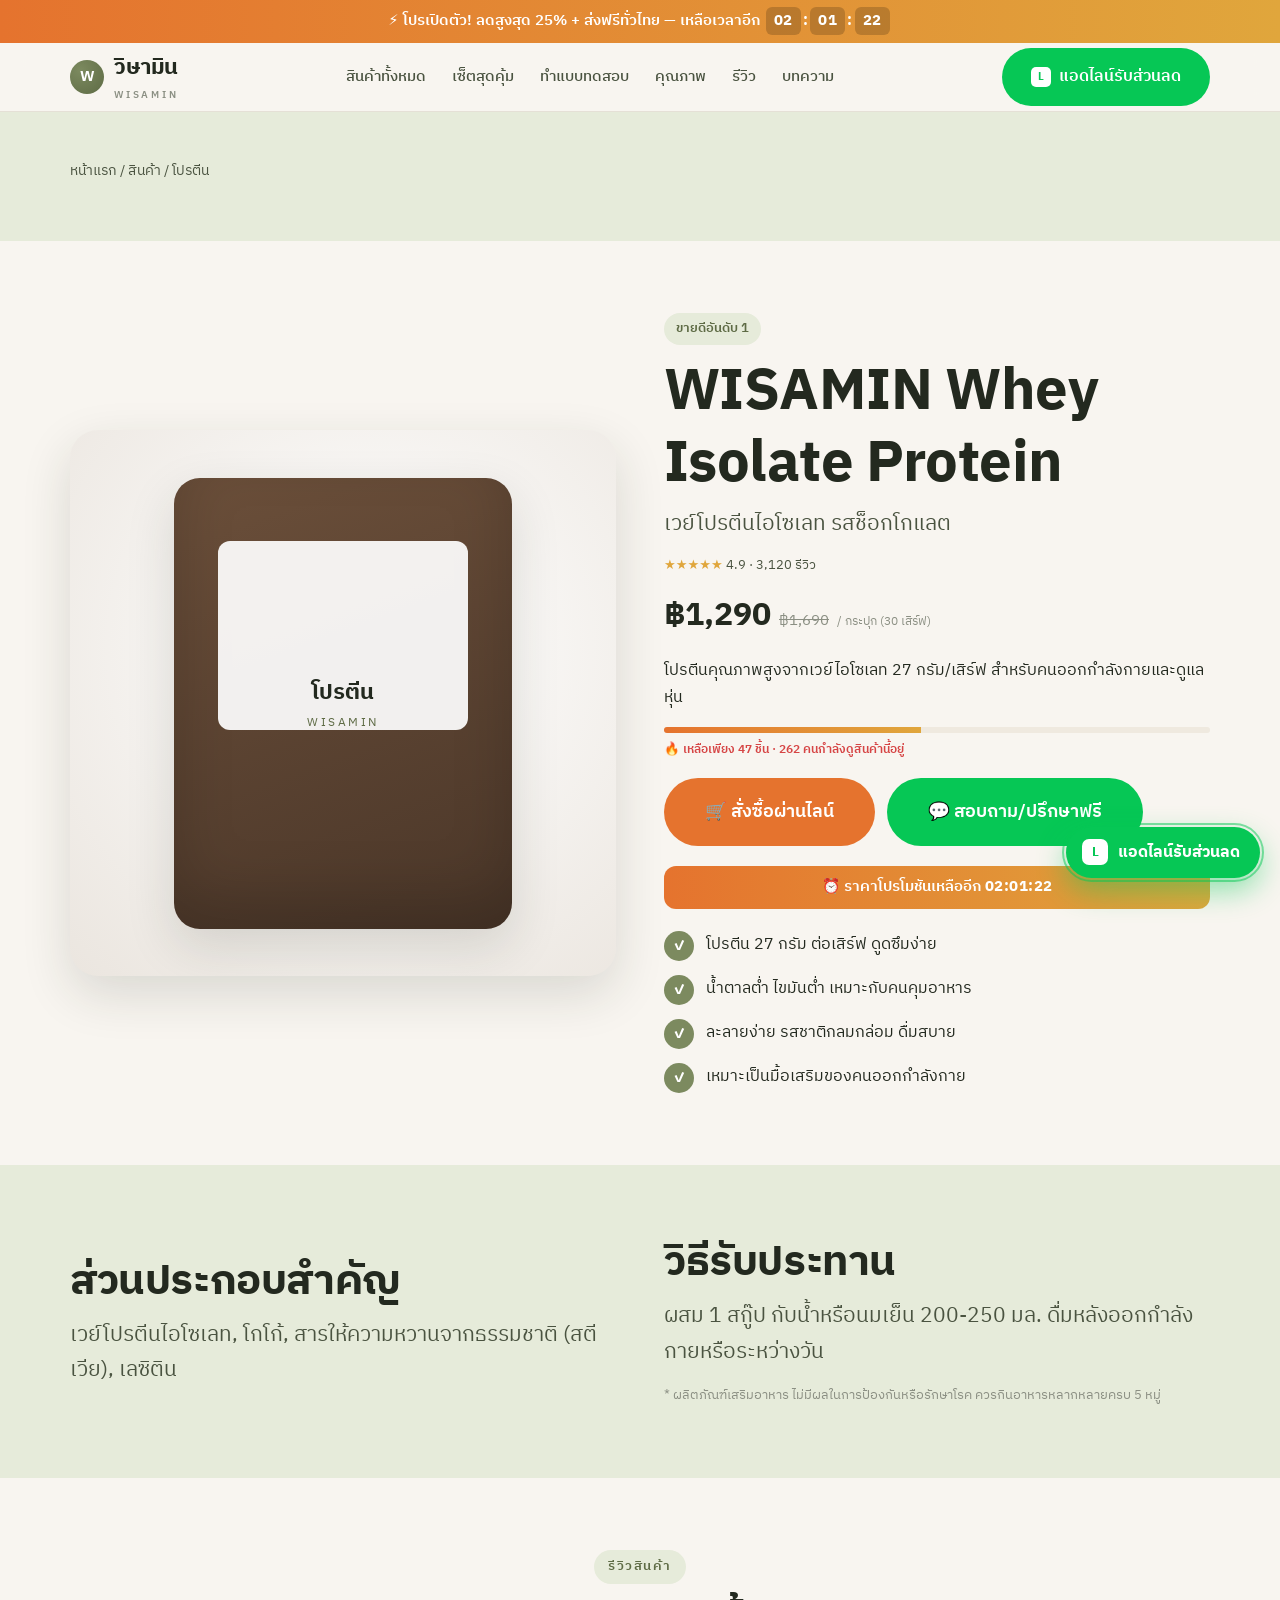
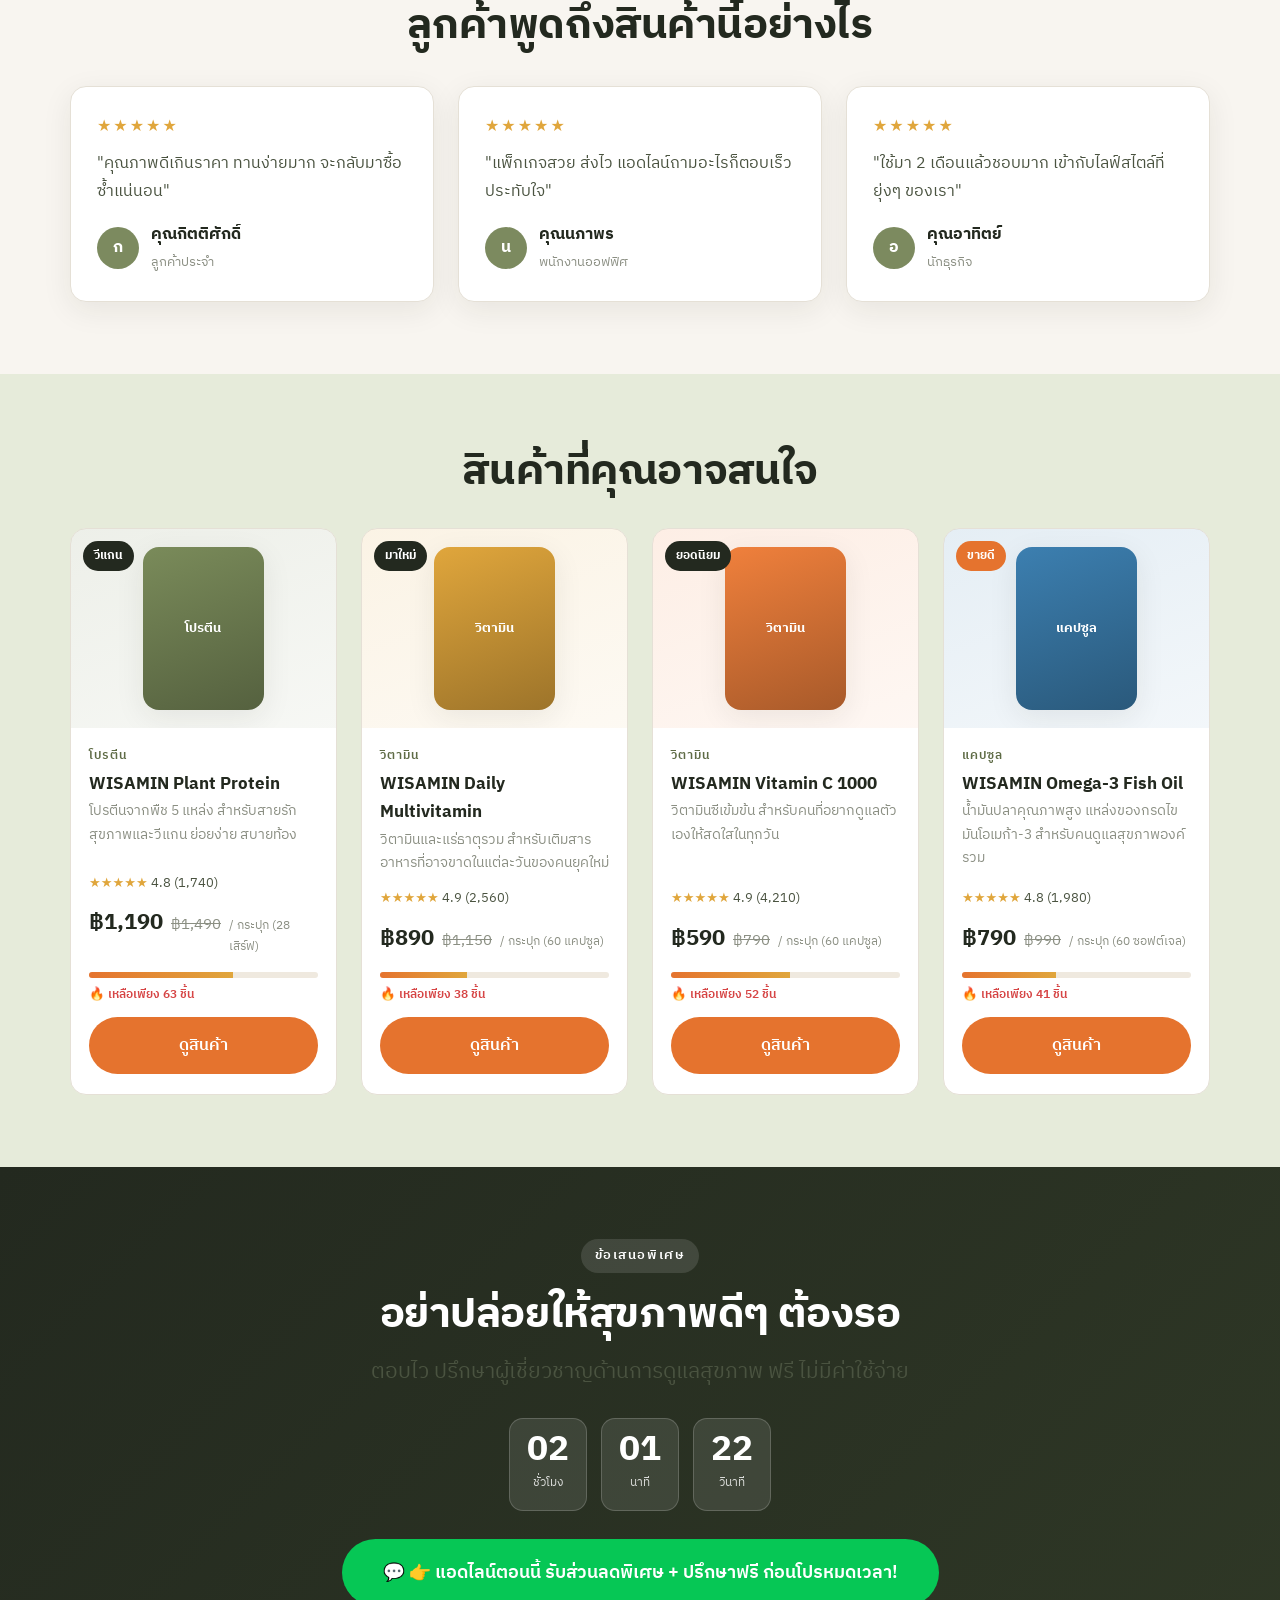
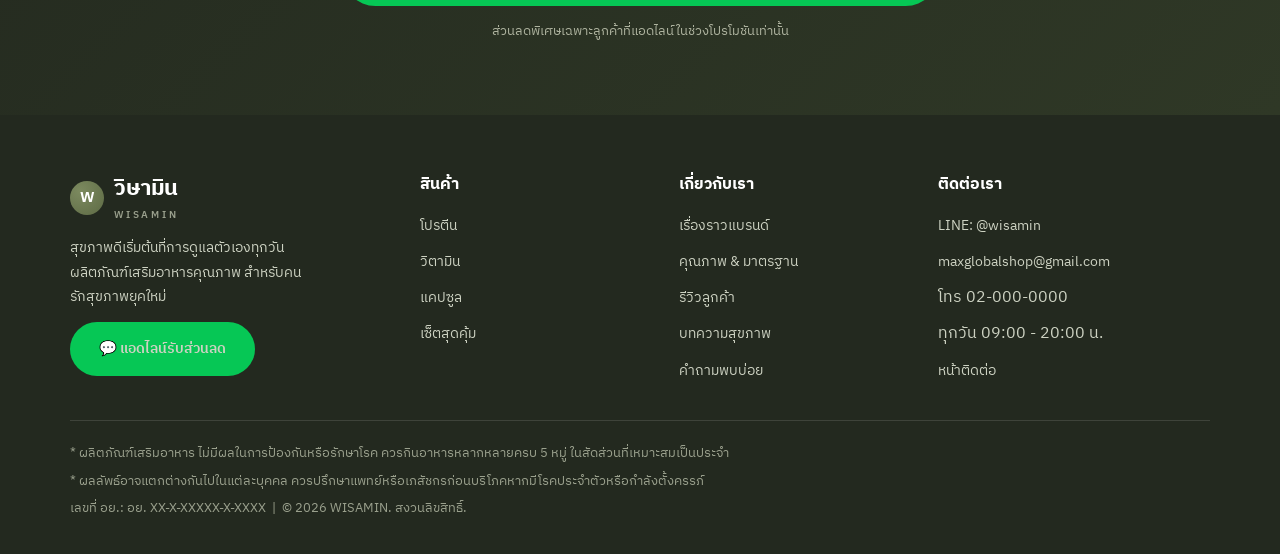
==== product.html @ d4b0ff5b "Initial commit: WISAMIN website" ====
<!DOCTYPE html>
<html lang="th">
<head>
<meta charset="UTF-8">
<meta name="viewport" content="width=device-width, initial-scale=1.0">
<title>สินค้า — วิษามิน WISAMIN</title>
<link rel="preconnect" href="https://fonts.googleapis.com">
<link rel="preconnect" href="https://fonts.gstatic.com" crossorigin>
<link href="https://fonts.googleapis.com/css2?family=IBM+Plex+Sans+Thai:wght@400;500;600;700&family=Noto+Sans+Thai:wght@400;500;600;700;800&display=swap" rel="stylesheet">
<link rel="stylesheet" href="css/styles.css">
</head>
<body>
<div data-header></div>

<div data-product></div>

<div data-line-cta></div>
<div data-footer></div>

<script src="js/config.js"></script>
<script src="js/products.js"></script>
<script src="js/render.js"></script>
<script src="js/urgency.js"></script>
<script src="js/main.js"></script>
<script>
  document.addEventListener('DOMContentLoaded', function () {
    var C = window.WISAMIN_CONFIG;
    var params = new URLSearchParams(location.search);
    var id = params.get('id');
    var p = getProductById(id) || window.WISAMIN_PRODUCTS[0];
    document.title = p.name + ' — วิษามิน WISAMIN';

    var stockPct = Math.max(6, Math.min(100, p.stock));
    var hi = p.highlights.map(function (h) { return '<li><span class="ic">✓</span> ' + h + '</li>'; }).join('');

    var html =
      '<div class="page-head"><div class="container"><div class="breadcrumb">' +
        '<a href="index.html">หน้าแรก</a> / <a href="shop.html">สินค้า</a> / ' + p.categoryLabel +
      '</div></div></div>' +
      '<section><div class="container"><div class="split">' +
        '<div class="reveal hero-visual" style="background:radial-gradient(circle at 55% 40%,#fff,' + p.color + '18);overflow:hidden">' +
          (p.image
            ? '<img src="' + p.image + '" alt="' + p.name + '" style="width:100%;height:100%;object-fit:cover">'
            : '<div class="hero-jar" style="background:linear-gradient(160deg,' + p.color + ',' + shadeColor(p.color) + ')">' +
                '<div class="jar-label">' + p.categoryLabel + '</div><div class="jar-sub">WISAMIN</div></div>') +
        '</div>' +
        '<div class="reveal">' +
          (p.badge ? '<span class="pill">' + p.badge + '</span>' : '') +
          '<h1 style="margin:12px 0 6px">' + p.name + '</h1>' +
          '<p class="lead">' + p.subtitle + '</p>' +
          '<div class="product-rating" style="margin:12px 0"><span class="stars" style="color:var(--gold)">' + starStr(p.rating) + '</span> ' +
            p.rating + ' · ' + p.reviews.toLocaleString('th-TH') + ' รีวิว</div>' +
          '<div class="price-row"><span class="price-now" style="font-size:2rem">' + moneyStr(p.price) + '</span>' +
            (p.oldPrice ? '<span class="price-old">' + moneyStr(p.oldPrice) + '</span>' : '') +
            '<span class="price-unit">' + p.unit + '</span></div>' +
          '<p>' + p.short + '</p>' +
          '<div class="stock-bar" style="margin:16px 0 6px"><i style="width:' + stockPct + '%"></i></div>' +
          '<div class="stock-hint">🔥 เหลือเพียง ' + p.stock + ' ชิ้น · <span data-live="viewing">247</span> คนกำลังดูสินค้านี้อยู่</div>' +
          '<div style="display:flex;gap:12px;flex-wrap:wrap;margin-top:18px">' +
            '<a class="btn btn-accent btn-lg" href="' + C.brand.lineUrl + '" target="_blank" rel="noopener">🛒 สั่งซื้อผ่านไลน์</a>' +
            '<a class="btn btn-line btn-lg" href="' + C.brand.lineUrl + '" target="_blank" rel="noopener">💬 สอบถาม/ปรึกษาฟรี</a>' +
          '</div>' +
          '<div class="urgency-bar" style="border-radius:12px;margin-top:20px">⏰ ราคาโปรโมชันเหลืออีก ' +
            '<strong><span data-cd="h">00</span>:<span data-cd="m">00</span>:<span data-cd="s">00</span></strong></div>' +
          '<ul class="feature-list" style="margin-top:22px">' + hi + '</ul>' +
        '</div>' +
      '</div></div></section>' +
      '<section class="band"><div class="container"><div class="split">' +
        '<div class="reveal"><h2>ส่วนประกอบสำคัญ</h2><p class="lead" style="margin-top:10px">' + p.ingredients + '</p></div>' +
        '<div class="reveal"><h2>วิธีรับประทาน</h2><p class="lead" style="margin-top:10px">' + p.directions + '</p>' +
          '<p class="note" style="margin-top:14px">* ผลิตภัณฑ์เสริมอาหาร ไม่มีผลในการป้องกันหรือรักษาโรค ควรกินอาหารหลากหลายครบ 5 หมู่</p></div>' +
      '</div></div></section>' +
      '<section><div class="container"><div class="text-center reveal" style="margin-bottom:34px"><span class="eyebrow">รีวิวสินค้า</span><h2>ลูกค้าพูดถึงสินค้านี้อย่างไร</h2></div>' +
        '<div class="grid grid-3">' +
          reviewCard('★★★★★','"คุณภาพดีเกินราคา ทานง่ายมาก จะกลับมาซื้อซ้ำแน่นอน"','ก','คุณกิตติศักดิ์','ลูกค้าประจำ') +
          reviewCard('★★★★★','"แพ็กเกจสวย ส่งไว แอดไลน์ถามอะไรก็ตอบเร็ว ประทับใจ"','น','คุณนภาพร','พนักงานออฟฟิศ') +
          reviewCard('★★★★★','"ใช้มา 2 เดือนแล้วชอบมาก เข้ากับไลฟ์สไตล์ที่ยุ่งๆ ของเรา"','อ','คุณอาทิตย์','นักธุรกิจ') +
        '</div></div></section>' +
      '<section class="band"><div class="container"><div class="text-center reveal" style="margin-bottom:30px"><h2>สินค้าที่คุณอาจสนใจ</h2></div>' +
        '<div class="grid grid-4" data-related></div></div></section>';

    document.querySelector('[data-product]').innerHTML = html;

    // สินค้าเกี่ยวข้อง (4 ตัวที่ไม่ใช่ตัวนี้)
    var related = window.WISAMIN_PRODUCTS.filter(function (x) { return x.id !== p.id; }).slice(0, 4);
    renderGrid('[data-related]', related);

    var slot = document.querySelector('[data-line-cta]');
    if (slot) slot.outerHTML = window.lineCtaBlock();
    if (window.initUrgency) window.initUrgency();
    if (window.initReveal) window.initReveal();

    function reviewCard(stars, text, av, name, role) {
      return '<div class="review-card reveal"><div class="stars">' + stars + '</div><p>' + text + '</p>' +
        '<div class="review-who"><span class="av">' + av + '</span><div><b>' + name + '</b><br><small>' + role + '</small></div></div></div>';
    }
  });
</script>
</body>
</html>
---- css/styles.css ----
/* ============================================================
   WISAMIN — ระบบดีไซน์รวม (มินิมอล พรีเมียม แนว seed.com)
   ============================================================ */

:root {
  /* พาเลตต์ */
  --cream: #f8f5f0;
  --sand: #efe9df;
  --ink: #23291f;
  --ink-soft: #4a5340;
  --sage: #7c8a5f;
  --sage-dark: #5e6b45;
  --sage-light: #e6ebda;
  --accent: #e5732e;      /* ส้มอบอุ่นสำหรับ CTA */
  --accent-dark: #c85f1f;
  --gold: #e0a63c;
  --line-green: #06c755;  /* สีแบรนด์ LINE */
  --white: #ffffff;
  --muted: #8b8f83;
  --border: #e5e0d6;
  --danger: #d64545;

  --radius: 16px;
  --radius-sm: 10px;
  --radius-lg: 28px;
  --shadow: 0 8px 30px rgba(35,41,31,.08);
  --shadow-lg: 0 18px 50px rgba(35,41,31,.14);
  --maxw: 1180px;
  --font: 'IBM Plex Sans Thai', 'Noto Sans Thai', system-ui, -apple-system, sans-serif;
}

* { box-sizing: border-box; margin: 0; padding: 0; }
html { scroll-behavior: smooth; }
body {
  font-family: var(--font);
  color: var(--ink);
  background: var(--cream);
  line-height: 1.7;
  -webkit-font-smoothing: antialiased;
  overflow-x: hidden;
}
img { max-width: 100%; display: block; }
a { color: inherit; text-decoration: none; }
.container { width: 100%; max-width: var(--maxw); margin: 0 auto; padding: 0 20px; }
section { padding: 72px 0; }
.section-sm { padding: 48px 0; }

h1, h2, h3 { line-height: 1.25; font-weight: 700; letter-spacing: -.01em; }
h1 { font-size: clamp(2rem, 5vw, 3.6rem); }
h2 { font-size: clamp(1.6rem, 3.5vw, 2.6rem); }
h3 { font-size: 1.25rem; }
.lead { font-size: clamp(1.05rem, 2vw, 1.3rem); color: var(--ink-soft); }
.eyebrow {
  display: inline-block; font-size: .8rem; font-weight: 600; letter-spacing: .12em;
  text-transform: uppercase; color: var(--sage-dark); background: var(--sage-light);
  padding: 6px 14px; border-radius: 100px; margin-bottom: 16px;
}
.text-center { text-align: center; }
.muted { color: var(--muted); }

/* ---------- ปุ่ม ---------- */
.btn {
  display: inline-flex; align-items: center; justify-content: center; gap: 8px;
  font-family: inherit; font-size: 1rem; font-weight: 600; cursor: pointer;
  padding: 14px 28px; border-radius: 100px; border: 1.5px solid transparent;
  transition: transform .15s ease, box-shadow .2s ease, background .2s ease;
  white-space: nowrap;
}
.btn:hover { transform: translateY(-2px); }
.btn:active { transform: translateY(0); }
.btn-primary { background: var(--ink); color: var(--white); }
.btn-primary:hover { background: #000; box-shadow: var(--shadow); }
.btn-accent { background: var(--accent); color: var(--white); }
.btn-accent:hover { background: var(--accent-dark); box-shadow: 0 10px 24px rgba(229,115,46,.35); }
.btn-line { background: var(--line-green); color: var(--white); }
.btn-line:hover { background: #05b34c; box-shadow: 0 10px 24px rgba(6,199,85,.35); }
.btn-outline { background: transparent; color: var(--ink); border-color: var(--ink); }
.btn-outline:hover { background: var(--ink); color: var(--white); }
.btn-lg { padding: 18px 40px; font-size: 1.1rem; }
.btn-block { display: flex; width: 100%; }

/* ---------- แถบเร่งด่วนบนสุด ---------- */
.urgency-bar {
  background: linear-gradient(90deg, var(--accent), var(--gold));
  color: var(--white); text-align: center; font-size: .92rem; font-weight: 600;
  padding: 9px 16px; position: relative; z-index: 60;
}
.urgency-bar strong { font-variant-numeric: tabular-nums; letter-spacing: .5px; }
.urgency-bar .cd { background: rgba(0,0,0,.18); padding: 2px 8px; border-radius: 6px; margin: 0 2px; }

/* ---------- Header ---------- */
.site-header {
  position: sticky; top: 0; z-index: 50; background: rgba(248,245,240,.9);
  backdrop-filter: blur(12px); border-bottom: 1px solid var(--border);
}
.nav { display: flex; align-items: center; justify-content: space-between; height: 68px; }
.brand { display: flex; align-items: center; gap: 10px; font-weight: 700; font-size: 1.35rem; letter-spacing: -.02em; }
.brand .logo-mark {
  width: 34px; height: 34px; border-radius: 50%;
  background: radial-gradient(circle at 30% 30%, var(--sage), var(--sage-dark));
  display: grid; place-items: center; color: #fff; font-size: .95rem; font-weight: 800;
}
.brand small { display: block; font-size: .62rem; letter-spacing: .28em; color: var(--muted); font-weight: 600; }
.nav-links { display: flex; align-items: center; gap: 26px; list-style: none; }
.nav-links a { font-size: .95rem; font-weight: 500; color: var(--ink-soft); transition: color .15s; }
.nav-links a:hover { color: var(--ink); }
.nav-actions { display: flex; align-items: center; gap: 12px; }
.nav-toggle { display: none; background: none; border: none; cursor: pointer; flex-direction: column; gap: 5px; padding: 8px; }
.nav-toggle span { width: 24px; height: 2px; background: var(--ink); border-radius: 2px; transition: .25s; }

/* ---------- Hero ---------- */
.hero { background: linear-gradient(160deg, var(--sage-light) 0%, var(--cream) 55%); overflow: hidden; }
.hero-grid { display: grid; grid-template-columns: 1.05fr .95fr; gap: 40px; align-items: center; }
.hero h1 { margin-bottom: 18px; }
.hero .lead { margin-bottom: 28px; max-width: 34ch; }
.hero-cta { display: flex; gap: 14px; flex-wrap: wrap; margin-bottom: 26px; }
.hero-trust { display: flex; align-items: center; gap: 18px; flex-wrap: wrap; font-size: .9rem; color: var(--ink-soft); }
.hero-trust .stars { color: var(--gold); letter-spacing: 2px; }
.hero-visual {
  position: relative; aspect-ratio: 1/1; border-radius: var(--radius-lg);
  background: radial-gradient(circle at 60% 40%, #fff 0%, var(--sand) 70%);
  display: grid; place-items: center; box-shadow: var(--shadow-lg);
}
.hero-jar {
  width: 62%; aspect-ratio: 3/4; border-radius: 26px;
  background: linear-gradient(160deg, var(--sage) 0%, var(--sage-dark) 100%);
  box-shadow: inset 0 -30px 60px rgba(0,0,0,.18), var(--shadow-lg);
  display: flex; flex-direction: column; align-items: center; justify-content: center;
  color: #fff; text-align: center; position: relative;
}
.hero-jar::before {
  content: ''; position: absolute; top: 14%; width: 74%; height: 42%;
  background: rgba(255,255,255,.92); border-radius: 12px;
}
.hero-jar .jar-label { position: relative; z-index: 2; color: var(--ink); font-weight: 800; font-size: 1.4rem; }
.hero-jar .jar-sub { position: relative; z-index: 2; color: var(--sage-dark); font-size: .78rem; letter-spacing: .2em; }
.floating-badge {
  position: absolute; background: #fff; border-radius: 14px; box-shadow: var(--shadow);
  padding: 10px 14px; font-size: .82rem; font-weight: 600; display: flex; align-items: center; gap: 8px;
}
.floating-badge .dot { width: 8px; height: 8px; border-radius: 50%; background: var(--line-green); animation: pulse 1.6s infinite; }
.fb-1 { top: 8%; left: -4%; }
.fb-2 { bottom: 10%; right: -4%; }

/* ---------- Live stat strip ---------- */
.livestrip {
  display: flex; gap: 14px; justify-content: center; flex-wrap: wrap; margin-top: 6px;
}
.livestrip .chip {
  background: #fff; border: 1px solid var(--border); border-radius: 100px;
  padding: 9px 18px; font-size: .88rem; font-weight: 600; display: flex; align-items: center; gap: 8px; box-shadow: var(--shadow);
}
.livestrip .dot { width: 8px; height: 8px; border-radius: 50%; background: var(--danger); animation: pulse 1.4s infinite; }
.livestrip b { color: var(--accent); font-variant-numeric: tabular-nums; }

/* ---------- การ์ดสินค้า ---------- */
.grid { display: grid; gap: 24px; }
.grid-4 { grid-template-columns: repeat(4, 1fr); }
.grid-3 { grid-template-columns: repeat(3, 1fr); }
.grid-2 { grid-template-columns: repeat(2, 1fr); }
.product-card {
  background: #fff; border-radius: var(--radius); overflow: hidden; border: 1px solid var(--border);
  display: flex; flex-direction: column; transition: transform .2s, box-shadow .2s; position: relative;
}
.product-card:hover { transform: translateY(-6px); box-shadow: var(--shadow-lg); }
.product-thumb { aspect-ratio: 4/3; display: grid; place-items: center; position: relative; overflow: hidden; }
.product-photo { width: 100%; height: 100%; object-fit: cover; }
.product-thumb .mini-jar {
  width: 46%; aspect-ratio: 3/4; border-radius: 16px; box-shadow: var(--shadow);
  display: flex; align-items: center; justify-content: center; color: #fff; font-weight: 800; font-size: .8rem; text-align: center; padding: 8px;
}
.product-badge {
  position: absolute; top: 12px; left: 12px; background: var(--ink); color: #fff;
  font-size: .72rem; font-weight: 700; padding: 5px 11px; border-radius: 100px;
}
.product-badge.hot { background: var(--accent); }
.product-body { padding: 18px 18px 20px; display: flex; flex-direction: column; flex: 1; }
.product-cat { font-size: .74rem; font-weight: 600; color: var(--sage-dark); letter-spacing: .08em; text-transform: uppercase; }
.product-name { font-size: 1.05rem; font-weight: 700; margin: 4px 0 2px; }
.product-sub { font-size: .85rem; color: var(--muted); margin-bottom: 12px; flex: 1; }
.product-rating { font-size: .82rem; color: var(--ink-soft); margin-bottom: 10px; }
.product-rating .stars { color: var(--gold); }
.price-row { display: flex; align-items: baseline; gap: 8px; margin-bottom: 14px; }
.price-now { font-size: 1.4rem; font-weight: 800; color: var(--ink); }
.price-old { font-size: .95rem; color: var(--muted); text-decoration: line-through; }
.price-unit { font-size: .78rem; color: var(--muted); }
.stock-hint { font-size: .78rem; color: var(--danger); font-weight: 600; margin-bottom: 12px; }
.stock-bar { height: 6px; background: var(--sand); border-radius: 100px; overflow: hidden; margin-bottom: 6px; }
.stock-bar > i { display: block; height: 100%; background: linear-gradient(90deg, var(--accent), var(--gold)); }

/* ---------- แถบส่วนต่างๆ ---------- */
.band { background: var(--sage-light); }
.band-dark { background: var(--ink); color: var(--cream); }
.band-dark .lead, .band-dark .muted { color: #cdd2c2; }
.split { display: grid; grid-template-columns: 1fr 1fr; gap: 48px; align-items: center; }
.feature-list { list-style: none; display: grid; gap: 14px; margin-top: 20px; }
.feature-list li { display: flex; gap: 12px; align-items: flex-start; }
.feature-list .ic {
  flex: none; width: 30px; height: 30px; border-radius: 50%; background: var(--sage);
  color: #fff; display: grid; place-items: center; font-weight: 700; font-size: .9rem;
}

/* ---------- Storytelling ---------- */
.story { background: linear-gradient(180deg, var(--cream), var(--sand)); }
.story-steps { display: grid; grid-template-columns: repeat(3,1fr); gap: 26px; margin-top: 40px; counter-reset: step; }
.story-step { background: #fff; border-radius: var(--radius); padding: 28px 24px; border: 1px solid var(--border); position: relative; }
.story-step::before {
  counter-increment: step; content: counter(step); position: absolute; top: -18px; left: 24px;
  width: 40px; height: 40px; border-radius: 50%; background: var(--accent); color: #fff;
  display: grid; place-items: center; font-weight: 800; box-shadow: var(--shadow);
}
.story-step h3 { margin: 12px 0 8px; }

/* ---------- ตัวเลขสถิติ ---------- */
.stats { display: grid; grid-template-columns: repeat(4,1fr); gap: 20px; text-align: center; }
.stat b { display: block; font-size: clamp(1.8rem,4vw,2.8rem); font-weight: 800; color: var(--accent); font-variant-numeric: tabular-nums; }
.stat span { font-size: .92rem; color: var(--ink-soft); }

/* ---------- รีวิว ---------- */
.review-card { background: #fff; border-radius: var(--radius); padding: 26px; border: 1px solid var(--border); box-shadow: var(--shadow); }
.review-card .stars { color: var(--gold); letter-spacing: 2px; margin-bottom: 10px; }
.review-card p { color: var(--ink-soft); margin-bottom: 16px; }
.review-who { display: flex; align-items: center; gap: 12px; }
.review-who .av { width: 42px; height: 42px; border-radius: 50%; background: var(--sage); color: #fff; display: grid; place-items: center; font-weight: 700; }
.review-who small { color: var(--muted); }

/* ---------- Big countdown block ---------- */
.cta-final { background: linear-gradient(135deg, var(--ink), #2f3826); color: #fff; text-align: center; }
.cta-final h2 { color: #fff; }
.countdown-big { display: flex; justify-content: center; gap: 14px; margin: 28px 0; }
.cd-unit { background: rgba(255,255,255,.1); border: 1px solid rgba(255,255,255,.18); border-radius: 14px; padding: 14px 8px; min-width: 78px; }
.cd-unit b { display: block; font-size: 2.2rem; font-weight: 800; font-variant-numeric: tabular-nums; line-height: 1; }
.cd-unit span { font-size: .78rem; opacity: .8; }

/* ---------- LINE floating ---------- */
.line-float {
  position: fixed; right: 20px; bottom: 22px; z-index: 80; display: flex; align-items: center; gap: 10px;
  background: var(--line-green); color: #fff; padding: 12px 20px 12px 16px; border-radius: 100px;
  box-shadow: 0 12px 30px rgba(6,199,85,.45); font-weight: 700; animation: bob 2.4s ease-in-out infinite;
}
.line-float:hover { transform: scale(1.05); }
.line-float .li { width: 26px; height: 26px; border-radius: 7px; background: #fff; color: var(--line-green); display: grid; place-items: center; font-weight: 800; font-size: .8rem; }
.line-float::after {
  content: ''; position: absolute; inset: -4px; border-radius: 100px;
  border: 2px solid var(--line-green); opacity: .5; animation: ring 2s infinite;
}

/* ---------- Social proof toast ---------- */
.sp-toast {
  position: fixed; left: 20px; bottom: 22px; z-index: 75; background: #fff; color: var(--ink);
  border-radius: 14px; box-shadow: var(--shadow-lg); padding: 12px 16px; max-width: 320px;
  display: flex; gap: 12px; align-items: center; border: 1px solid var(--border);
  transform: translateY(140%); opacity: 0; transition: transform .5s cubic-bezier(.2,.8,.2,1), opacity .5s;
}
.sp-toast.show { transform: translateY(0); opacity: 1; }
.sp-toast .sp-ic { flex: none; width: 40px; height: 40px; border-radius: 10px; background: var(--sage-light); display: grid; place-items: center; font-size: 1.2rem; }
.sp-toast b { font-size: .9rem; }
.sp-toast small { display: block; font-size: .78rem; color: var(--muted); }

/* ---------- Footer ---------- */
.site-footer { background: var(--ink); color: #cdd2c2; padding: 56px 0 28px; }
.footer-grid { display: grid; grid-template-columns: 1.4fr 1fr 1fr 1.2fr; gap: 32px; }
.site-footer h4 { color: #fff; font-size: 1rem; margin-bottom: 14px; }
.site-footer ul { list-style: none; display: grid; gap: 9px; }
.site-footer a { color: #cdd2c2; font-size: .9rem; }
.site-footer a:hover { color: #fff; }
.footer-brand p { font-size: .9rem; margin: 12px 0; max-width: 30ch; }
.footer-disclaimer { border-top: 1px solid rgba(255,255,255,.12); margin-top: 36px; padding-top: 22px; font-size: .8rem; color: #9aa08d; }
.footer-disclaimer p { margin-bottom: 6px; }

/* ---------- ทั่วไป ---------- */
.reveal { opacity: 0; transform: translateY(24px); transition: opacity .6s ease, transform .6s ease; }
.reveal.in { opacity: 1; transform: none; }
.pill { display: inline-block; background: var(--sage-light); color: var(--sage-dark); font-size: .8rem; font-weight: 600; padding: 5px 12px; border-radius: 100px; }
.divider { height: 1px; background: var(--border); border: 0; }
.note { font-size: .82rem; color: var(--muted); }

/* ---------- Breadcrumb / page head ---------- */
.page-head { background: var(--sage-light); padding: 48px 0; }
.breadcrumb { font-size: .85rem; color: var(--ink-soft); margin-bottom: 10px; }
.breadcrumb a:hover { color: var(--ink); text-decoration: underline; }

/* ---------- Animations ---------- */
@keyframes pulse { 0%,100% { transform: scale(1); opacity: 1; } 50% { transform: scale(1.5); opacity: .5; } }
@keyframes bob { 0%,100% { transform: translateY(0); } 50% { transform: translateY(-6px); } }
@keyframes ring { 0% { transform: scale(1); opacity: .5; } 100% { transform: scale(1.25); opacity: 0; } }

/* ---------- Responsive ---------- */
@media (max-width: 960px) {
  .grid-4 { grid-template-columns: repeat(2,1fr); }
  .footer-grid { grid-template-columns: 1fr 1fr; }
}
@media (max-width: 820px) {
  section { padding: 52px 0; }
  .nav-links {
    position: fixed; inset: 68px 0 auto 0; background: var(--cream); flex-direction: column;
    padding: 20px; gap: 6px; border-bottom: 1px solid var(--border); transform: translateY(-140%);
    transition: transform .3s ease; box-shadow: var(--shadow); z-index: 49;
  }
  .nav-links.open { transform: translateY(0); }
  .nav-links a { padding: 10px 0; width: 100%; }
  .nav-toggle { display: flex; }
  .hero-grid, .split, .story-steps, .stats { grid-template-columns: 1fr; }
  .story-steps { gap: 34px; }
  .hero-visual { max-width: 380px; margin: 0 auto; }
  .grid-3 { grid-template-columns: 1fr; }
  .stats { grid-template-columns: repeat(2,1fr); gap: 28px; }
  .desktop-only { display: none; }
}
@media (max-width: 520px) {
  .grid-4, .grid-2 { grid-template-columns: 1fr; }
  .footer-grid { grid-template-columns: 1fr; }
  .countdown-big { gap: 8px; }
  .cd-unit { min-width: 64px; padding: 10px 6px; }
  .cd-unit b { font-size: 1.7rem; }
  .line-float span.txt { display: none; }
  .hero-cta .btn { flex: 1; }
}
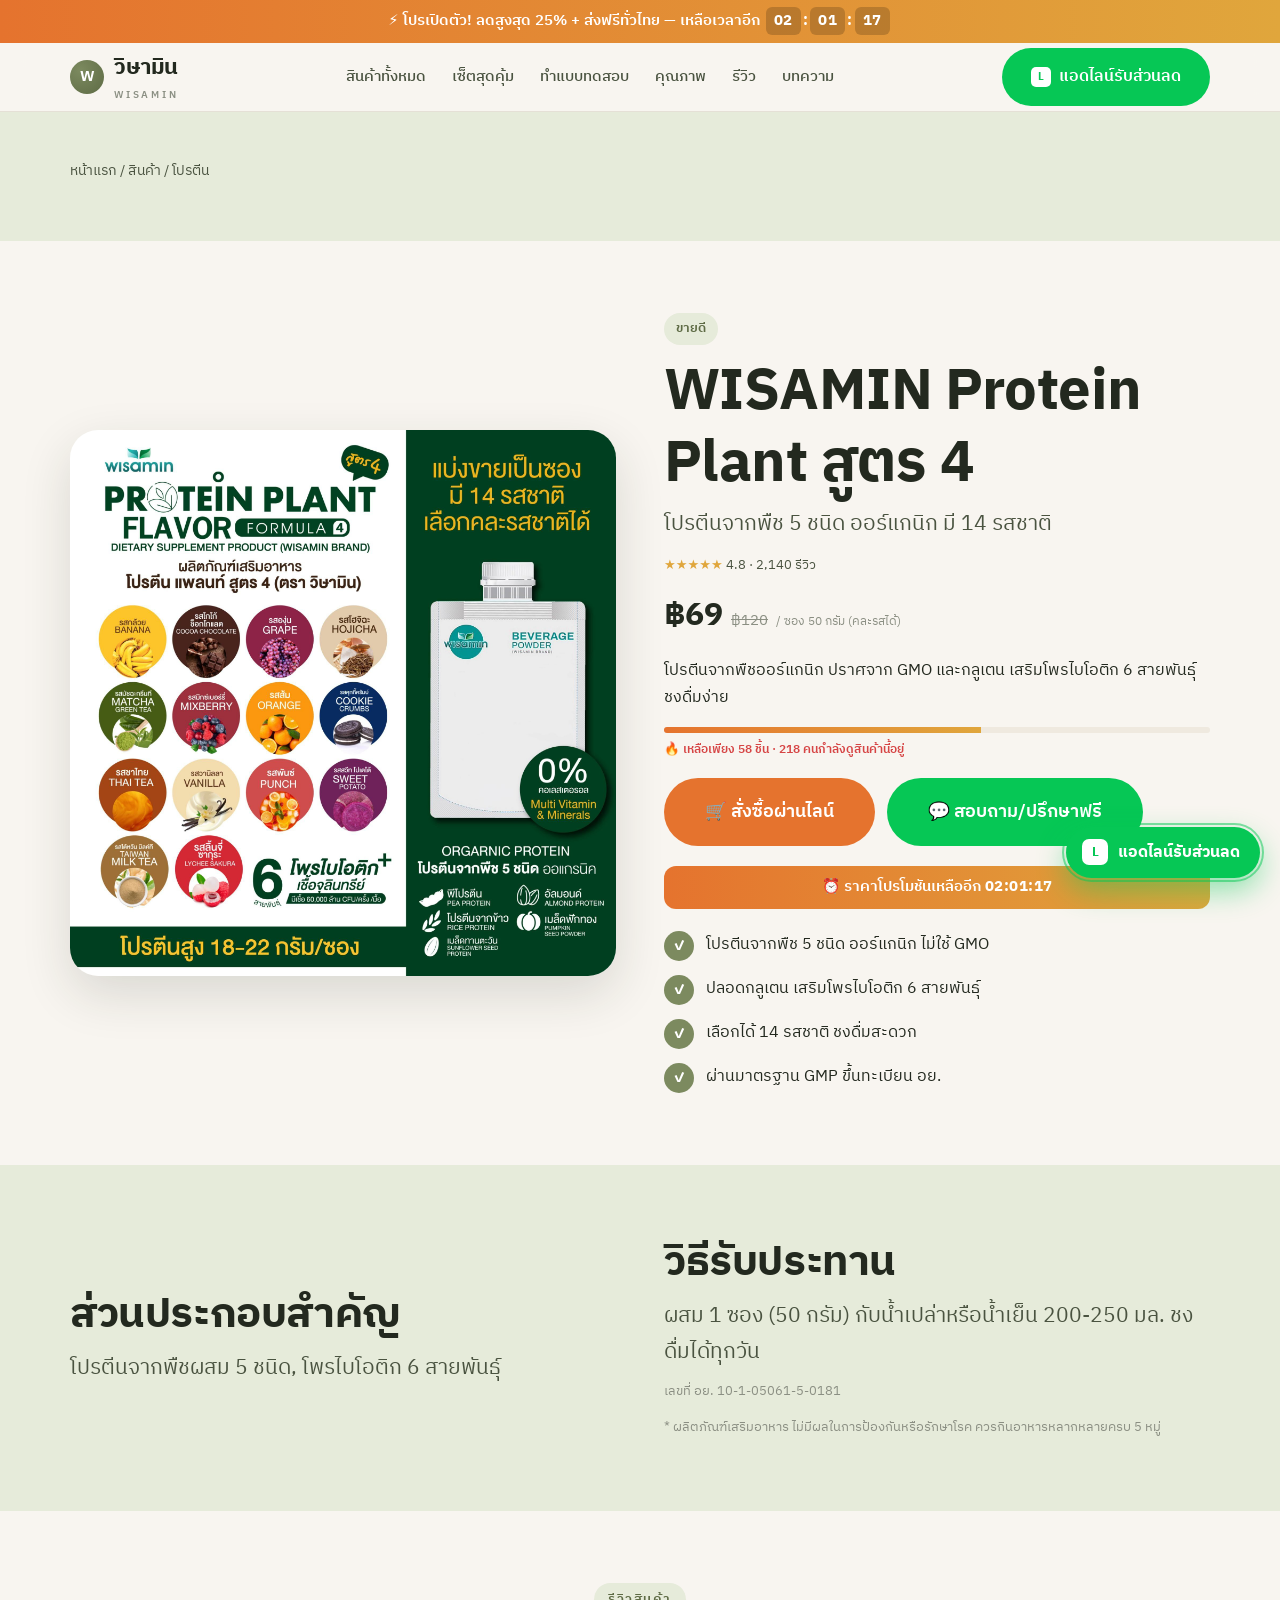
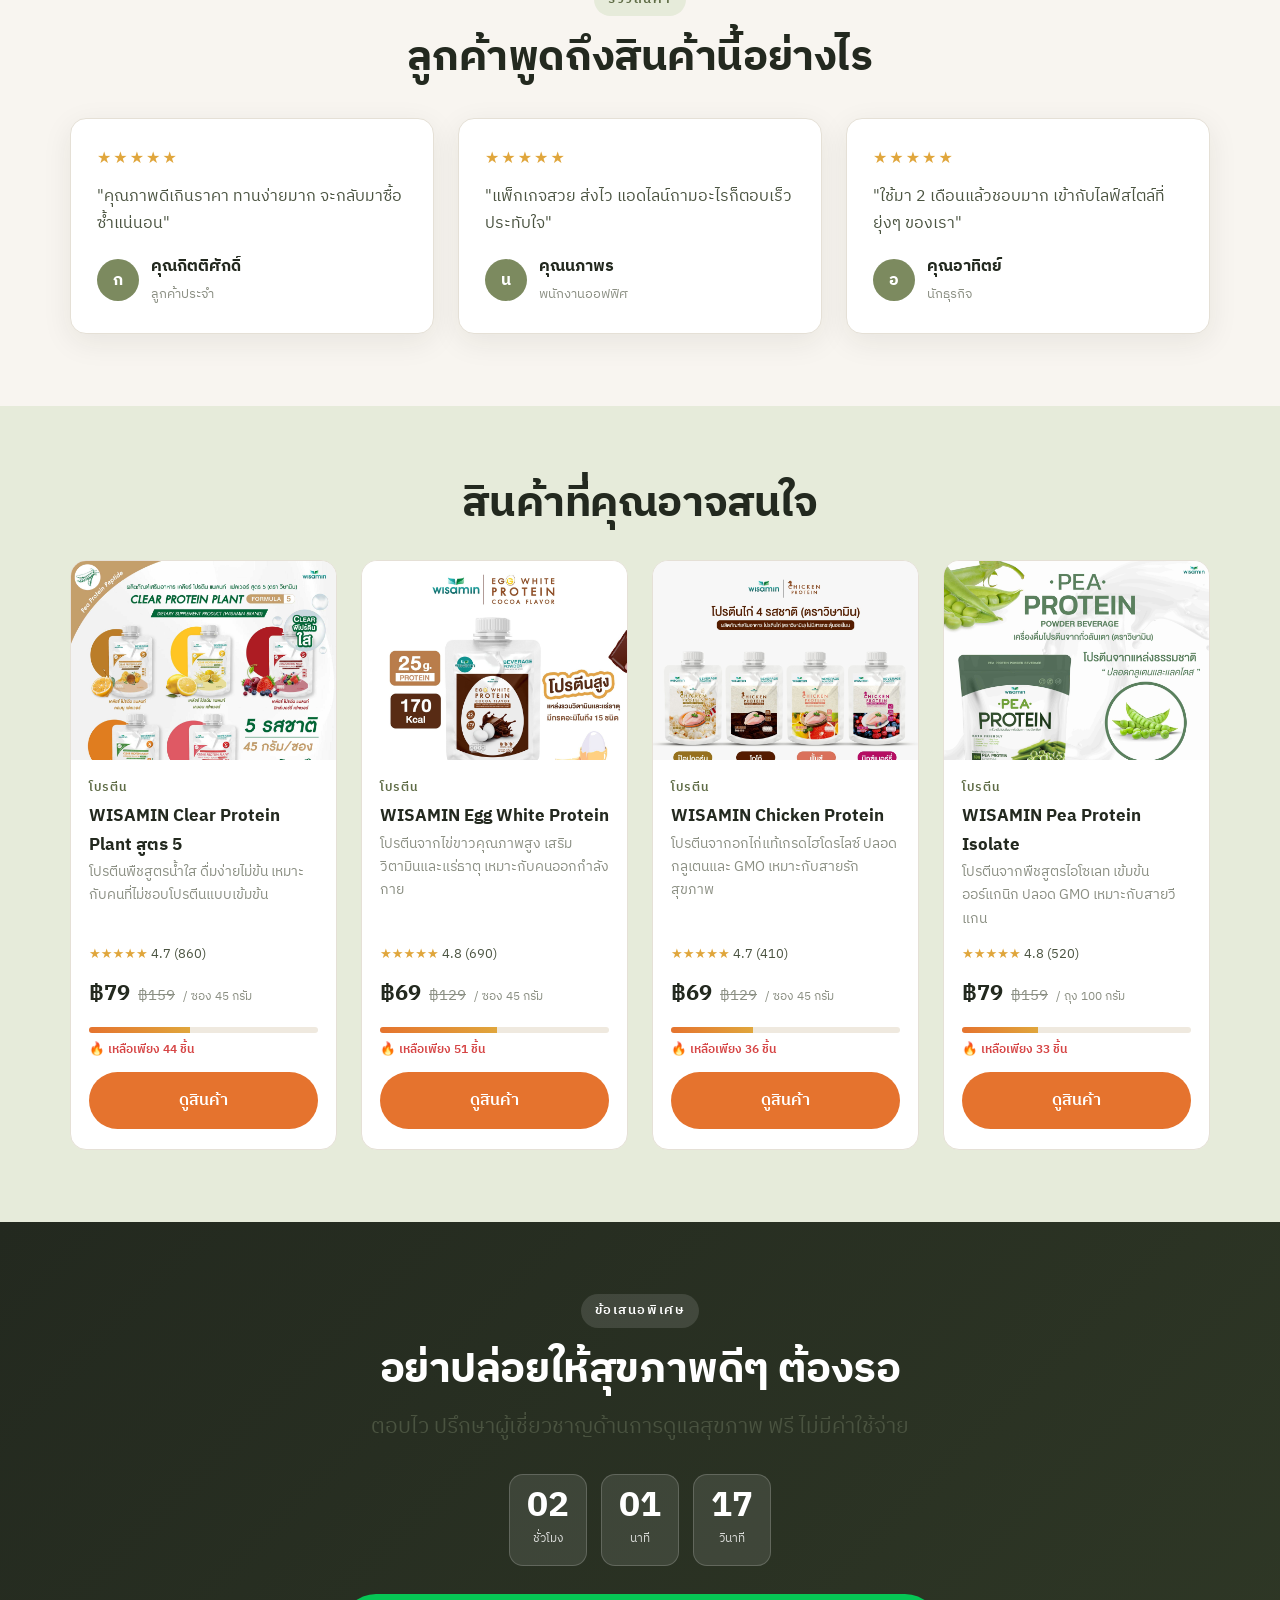
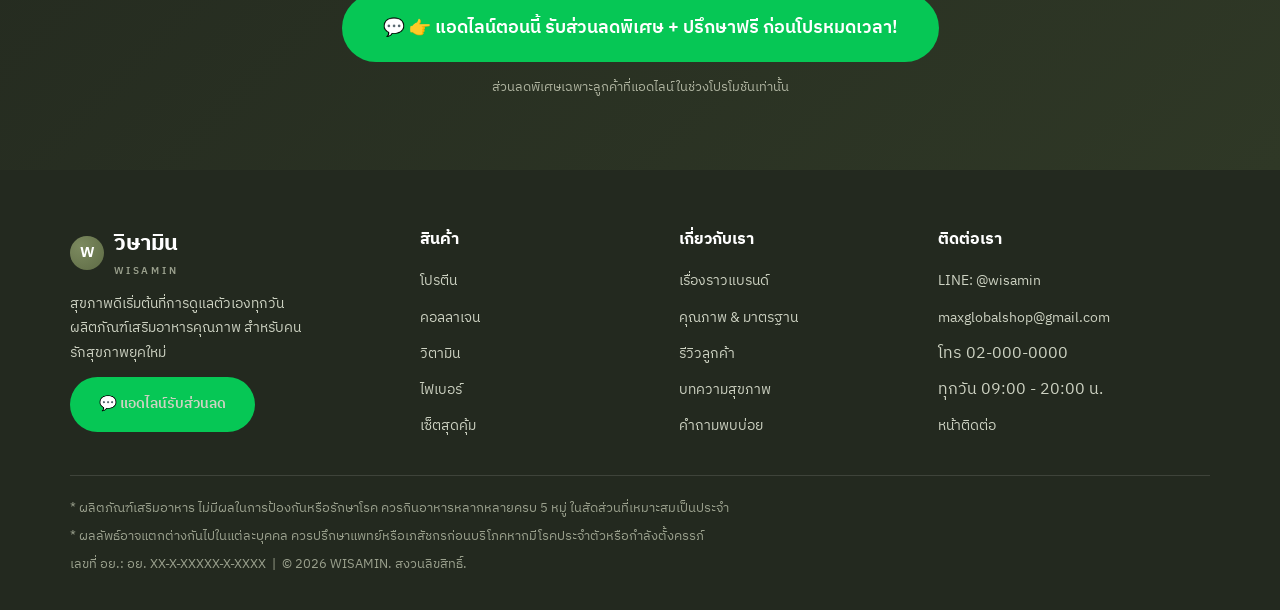
==== commit 37416c84: "Replace placeholder catalog with real WISAMIN products from max-globalshop.com - 31 real products wi" ====
--- a/product.html
+++ b/product.html
@@ -68,6 +68,7 @@
       '<section class="band"><div class="container"><div class="split">' +
         '<div class="reveal"><h2>ส่วนประกอบสำคัญ</h2><p class="lead" style="margin-top:10px">' + p.ingredients + '</p></div>' +
         '<div class="reveal"><h2>วิธีรับประทาน</h2><p class="lead" style="margin-top:10px">' + p.directions + '</p>' +
+          (p.fda ? '<p class="note" style="margin-top:10px">เลขที่ อย. ' + p.fda + '</p>' : '') +
           '<p class="note" style="margin-top:14px">* ผลิตภัณฑ์เสริมอาหาร ไม่มีผลในการป้องกันหรือรักษาโรค ควรกินอาหารหลากหลายครบ 5 หมู่</p></div>' +
       '</div></div></section>' +
       '<section><div class="container"><div class="text-center reveal" style="margin-bottom:34px"><span class="eyebrow">รีวิวสินค้า</span><h2>ลูกค้าพูดถึงสินค้านี้อย่างไร</h2></div>' +
